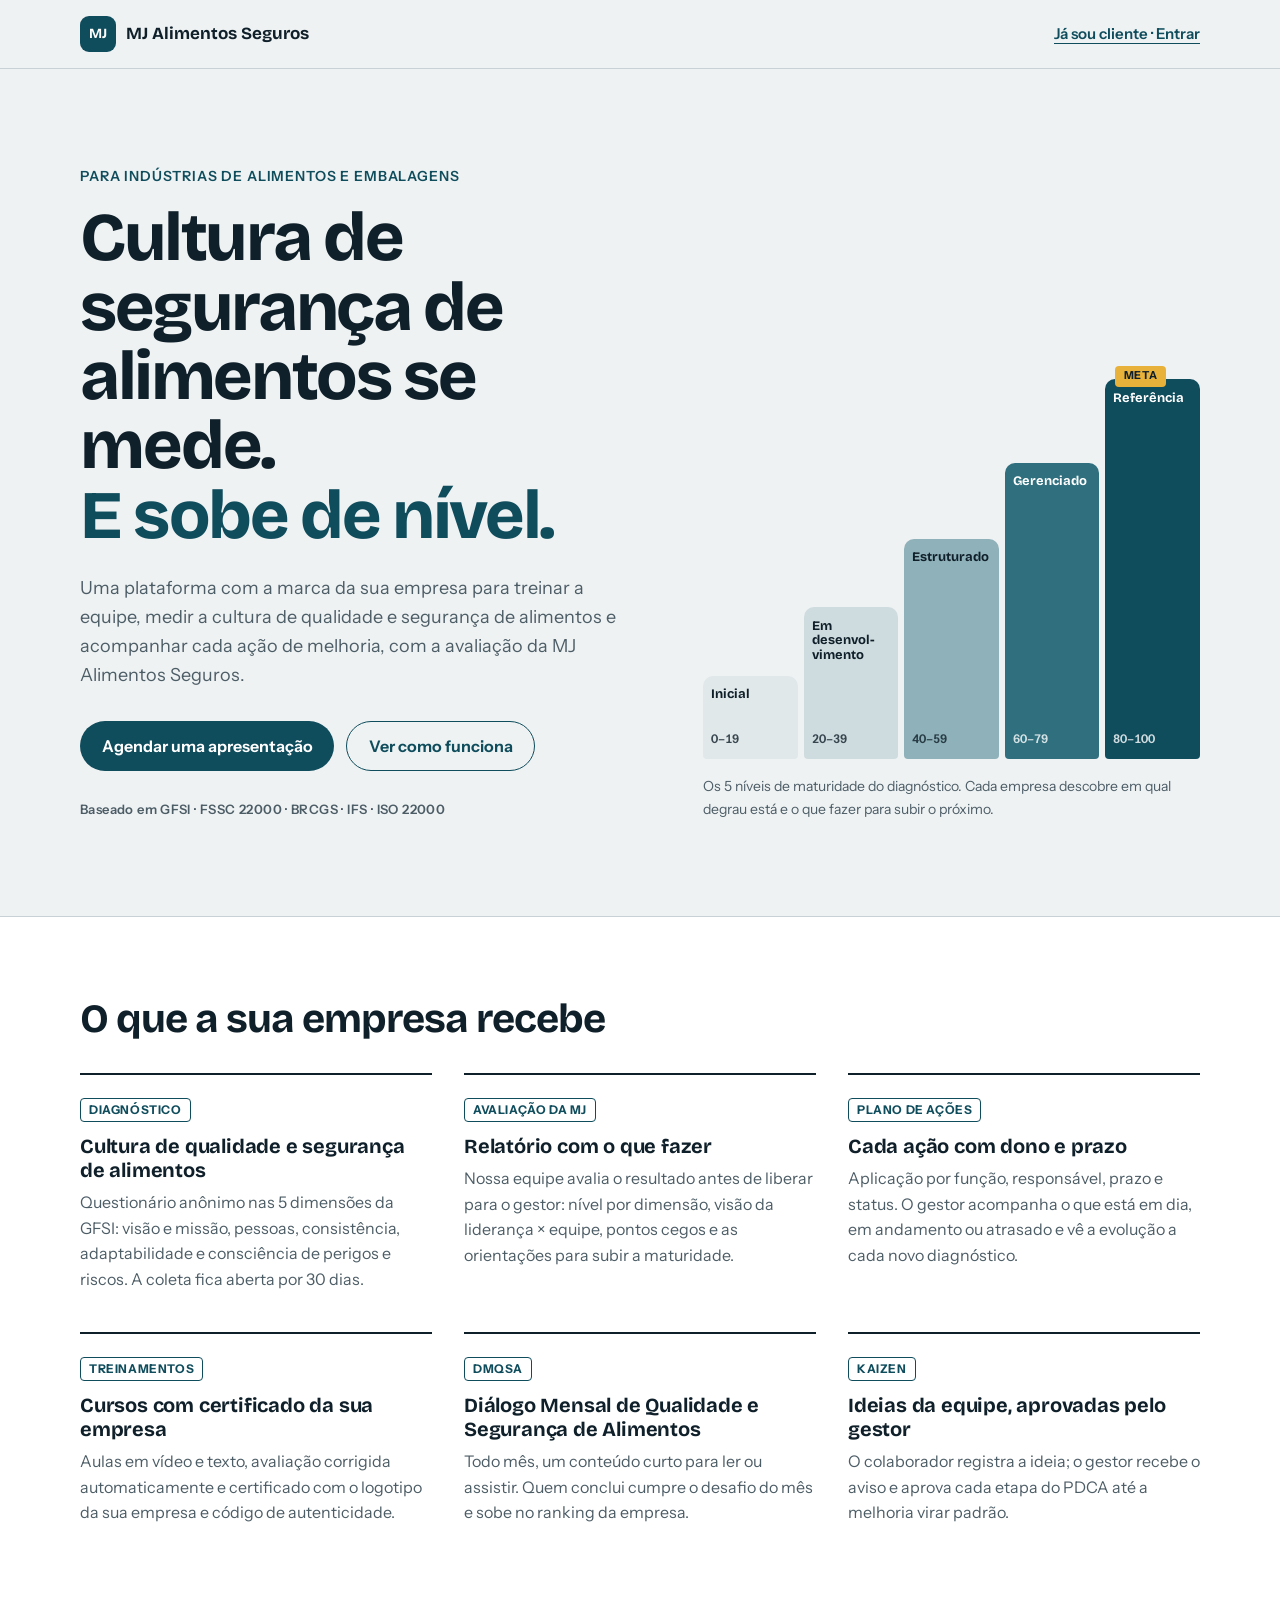
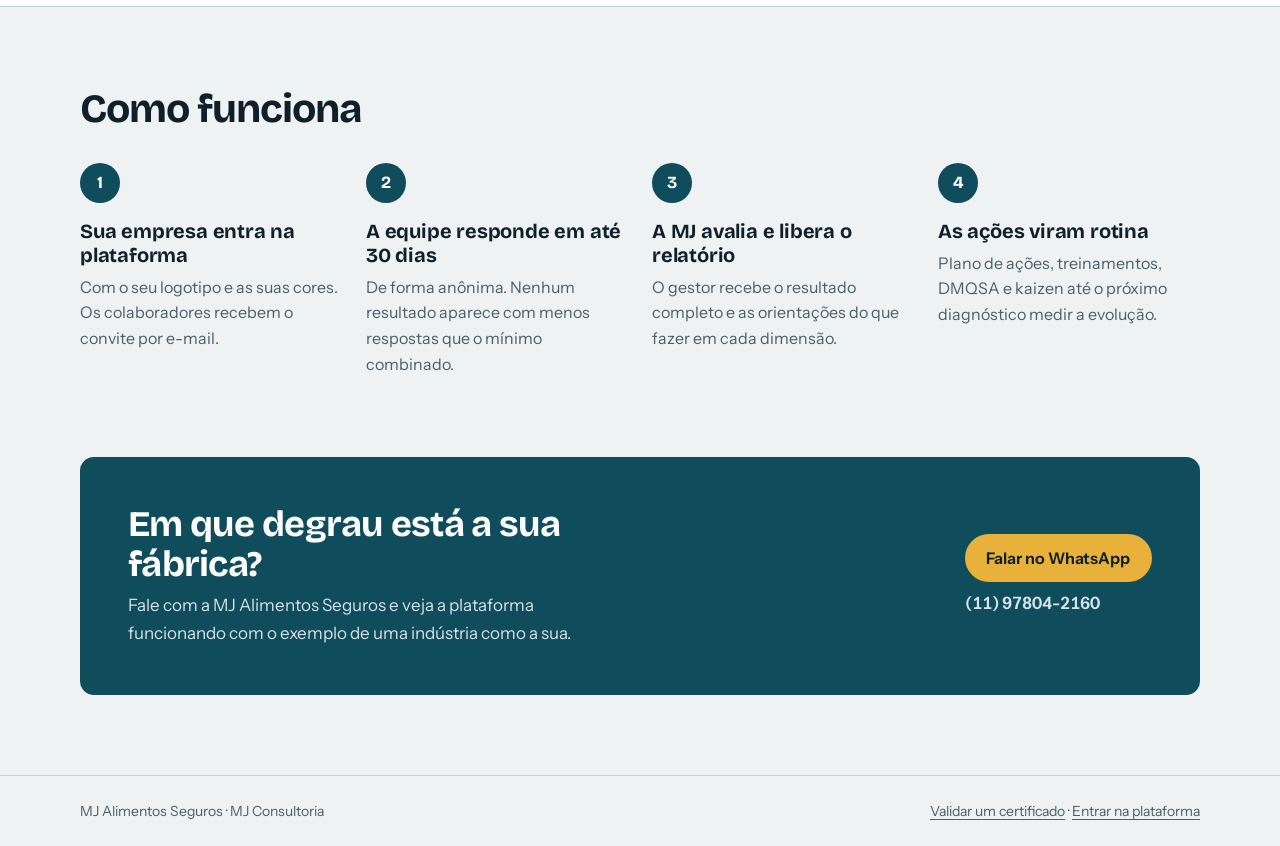
==== web/divulgacao.html @ 827960d6 "Add files via upload" ====
<!DOCTYPE html>
<html lang="pt-BR">
<head>
    <meta charset="utf-8">
    <meta name="viewport" content="width=device-width, initial-scale=1">
    <meta http-equiv="Content-Security-Policy" content="default-src 'self'; style-src 'self'; img-src 'self' data:; font-src 'self'; script-src 'none'; base-uri 'self'; form-action 'none'; object-src 'none'">
    <meta name="referrer" content="strict-origin-when-cross-origin">
    <meta name="color-scheme" content="light">
    <meta name="theme-color" content="#0f4c5c">
    <meta name="description" content="Treinamentos, diagnóstico de cultura de qualidade e segurança de alimentos, plano de ações e kaizen para indústrias de alimentos e embalagens. MJ Alimentos Seguros.">
    <title>MJ Alimentos Seguros · Cultura de qualidade e segurança de alimentos</title>
    <link rel="icon" href="img/icone.svg" type="image/svg+xml">
    <link rel="preload" href="fonts/bricolage-grotesque-latin-wght-normal.woff2" as="font" type="font/woff2" crossorigin>
    <link rel="preload" href="fonts/instrument-sans-latin-wght-normal.woff2" as="font" type="font/woff2" crossorigin>
    <link rel="stylesheet" href="css/divulgacao.css">
</head>
<body>
    <!--
        Página de divulgação para novos clientes (link para mandar por e-mail).
        Para mudar o contato, troque o número em todos os links wa.me (DDI 55 + DDD + número).
        O modelo de e-mail que aponta para esta página está em email-divulgacao.html.
    -->
    <a class="pular" href="#conteudo">Pular para o conteúdo</a>

    <header class="topo">
        <div class="largura topo-linha">
            <a class="marca" href="divulgacao.html" aria-label="MJ Alimentos Seguros, início">
                <span class="marca-selo" aria-hidden="true">MJ</span>
                <span class="marca-nome">MJ Alimentos Seguros</span>
            </a>
            <a class="topo-entrar" href="./#/login">Já sou cliente · Entrar</a>
        </div>
    </header>

    <main id="conteudo">
        <section class="abertura">
            <div class="largura abertura-grade">
                <div class="abertura-texto">
                    <p class="sobretitulo">Para indústrias de alimentos e embalagens</p>
                    <h1 class="manchete">Cultura de segurança de alimentos se mede. <em>E sobe de nível.</em></h1>
                    <p class="abertura-apoio">Uma plataforma com a marca da sua empresa para treinar a equipe, medir a cultura de qualidade e segurança de alimentos e acompanhar cada ação de melhoria, com a avaliação da MJ Alimentos Seguros.</p>
                    <div class="abertura-acoes">
                        <a class="botao botao--primario" href="https://wa.me/5511978042160?text=Ol%C3%A1!%20Quero%20conhecer%20a%20plataforma%20da%20MJ%20Alimentos%20Seguros." rel="noopener" target="_blank">Agendar uma apresentação</a>
                        <a class="botao botao--linha" href="#como-funciona">Ver como funciona</a>
                    </div>
                    <p class="abertura-normas">Baseado em GFSI · FSSC 22000 · BRCGS · IFS · ISO 22000</p>
                </div>

                <figure class="escada" aria-labelledby="escada-legenda">
                    <ol class="escada-degraus" role="list">
                        <li class="degrau degrau--1"><span class="degrau-nome">Inicial</span><span class="degrau-faixa">0–19</span></li>
                        <li class="degrau degrau--2"><span class="degrau-nome">Em desenvol&shy;vimento</span><span class="degrau-faixa">20–39</span></li>
                        <li class="degrau degrau--3"><span class="degrau-nome">Estru&shy;turado</span><span class="degrau-faixa">40–59</span></li>
                        <li class="degrau degrau--4"><span class="degrau-nome">Geren&shy;ciado</span><span class="degrau-faixa">60–79</span></li>
                        <li class="degrau degrau--5"><span class="degrau-nome">Refe&shy;rência</span><span class="degrau-faixa">80–100</span></li>
                    </ol>
                    <figcaption id="escada-legenda" class="escada-legenda">Os 5 níveis de maturidade do diagnóstico. Cada empresa descobre em qual degrau está e o que fazer para subir o próximo.</figcaption>
                </figure>
            </div>
        </section>

        <section class="recursos" aria-labelledby="recursos-titulo">
            <div class="largura">
                <h2 id="recursos-titulo" class="secao-titulo">O que a sua empresa recebe</h2>
                <div class="recursos-grade">
                    <article class="recurso">
                        <p class="etiqueta">Diagnóstico</p>
                        <h3>Cultura de qualidade e segurança de alimentos</h3>
                        <p>Questionário anônimo nas 5 dimensões da GFSI: visão e missão, pessoas, consistência, adaptabilidade e consciência de perigos e riscos. A coleta fica aberta por 30 dias.</p>
                    </article>
                    <article class="recurso">
                        <p class="etiqueta">Avaliação da MJ</p>
                        <h3>Relatório com o que fazer</h3>
                        <p>Nossa equipe avalia o resultado antes de liberar para o gestor: nível por dimensão, visão da liderança × equipe, pontos cegos e as orientações para subir a maturidade.</p>
                    </article>
                    <article class="recurso">
                        <p class="etiqueta">Plano de ações</p>
                        <h3>Cada ação com dono e prazo</h3>
                        <p>Aplicação por função, responsável, prazo e status. O gestor acompanha o que está em dia, em andamento ou atrasado e vê a evolução a cada novo diagnóstico.</p>
                    </article>
                    <article class="recurso">
                        <p class="etiqueta">Treinamentos</p>
                        <h3>Cursos com certificado da sua empresa</h3>
                        <p>Aulas em vídeo e texto, avaliação corrigida automaticamente e certificado com o logotipo da sua empresa e código de autenticidade.</p>
                    </article>
                    <article class="recurso">
                        <p class="etiqueta">DMQSA</p>
                        <h3>Diálogo Mensal de Qualidade e Segurança de Alimentos</h3>
                        <p>Todo mês, um conteúdo curto para ler ou assistir. Quem conclui cumpre o desafio do mês e sobe no ranking da empresa.</p>
                    </article>
                    <article class="recurso">
                        <p class="etiqueta">Kaizen</p>
                        <h3>Ideias da equipe, aprovadas pelo gestor</h3>
                        <p>O colaborador registra a ideia; o gestor recebe o aviso e aprova cada etapa do PDCA até a melhoria virar padrão.</p>
                    </article>
                </div>
            </div>
        </section>

        <section class="processo" id="como-funciona" aria-labelledby="processo-titulo">
            <div class="largura">
                <h2 id="processo-titulo" class="secao-titulo">Como funciona</h2>
                <ol class="passos" role="list">
                    <li class="passo">
                        <span class="passo-n" aria-hidden="true">1</span>
                        <h3>Sua empresa entra na plataforma</h3>
                        <p>Com o seu logotipo e as suas cores. Os colaboradores recebem o convite por e-mail.</p>
                    </li>
                    <li class="passo">
                        <span class="passo-n" aria-hidden="true">2</span>
                        <h3>A equipe responde em até 30 dias</h3>
                        <p>De forma anônima. Nenhum resultado aparece com menos respostas que o mínimo combinado.</p>
                    </li>
                    <li class="passo">
                        <span class="passo-n" aria-hidden="true">3</span>
                        <h3>A MJ avalia e libera o relatório</h3>
                        <p>O gestor recebe o resultado completo e as orientações do que fazer em cada dimensão.</p>
                    </li>
                    <li class="passo">
                        <span class="passo-n" aria-hidden="true">4</span>
                        <h3>As ações viram rotina</h3>
                        <p>Plano de ações, treinamentos, DMQSA e kaizen até o próximo diagnóstico medir a evolução.</p>
                    </li>
                </ol>
            </div>
        </section>

        <section class="chamada" aria-labelledby="chamada-titulo">
            <div class="largura chamada-caixa">
                <div>
                    <h2 id="chamada-titulo" class="chamada-titulo">Em que degrau está a sua fábrica?</h2>
                    <p>Fale com a MJ Alimentos Seguros e veja a plataforma funcionando com o exemplo de uma indústria como a sua.</p>
                </div>
                <div class="chamada-acoes">
                    <a class="botao botao--etiqueta" href="https://wa.me/5511978042160?text=Ol%C3%A1!%20Quero%20conhecer%20a%20plataforma%20da%20MJ%20Alimentos%20Seguros." rel="noopener" target="_blank">Falar no WhatsApp</a>
                    <p class="chamada-telefone">(11) 97804-2160</p>
                </div>
            </div>
        </section>
    </main>

    <footer class="rodape">
        <div class="largura rodape-linha">
            <p>MJ Alimentos Seguros · MJ Consultoria</p>
            <p><a href="./#/validar">Validar um certificado</a> · <a href="./#/login">Entrar na plataforma</a></p>
        </div>
    </footer>
</body>
</html>
---- web/css/divulgacao.css ----
/* Página de divulgação (divulgacao.html). Mesmas fontes e a cor da marca da plataforma.
   Paleta: aço inox (fundo frio), petróleo (marca), âmbar de etiqueta de inspeção (destaque). */

@font-face {
    font-family: 'Bricolage Grotesque';
    font-style: normal;
    font-display: swap;
    font-weight: 200 800;
    src: url('../fonts/bricolage-grotesque-latin-wght-normal.woff2') format('woff2-variations');
    unicode-range: U+0000-00FF, U+0131, U+0152-0153, U+02BB-02BC, U+02C6, U+02DA, U+02DC, U+0304, U+0308, U+0329, U+2000-206F, U+20AC, U+2122, U+2191, U+2193, U+2212, U+2215, U+FEFF, U+FFFD;
}

@font-face {
    font-family: 'Bricolage Grotesque';
    font-style: normal;
    font-display: swap;
    font-weight: 200 800;
    src: url('../fonts/bricolage-grotesque-latin-ext-wght-normal.woff2') format('woff2-variations');
    unicode-range: U+0100-02BA, U+02BD-02C5, U+02C7-02CC, U+02CE-02D7, U+02DD-02FF, U+0304, U+0308, U+0329, U+1D00-1DBF, U+1E00-1E9F, U+1EF2-1EFF, U+2020, U+20A0-20AB, U+20AD-20C0, U+2113, U+2C60-2C7F, U+A720-A7FF;
}

@font-face {
    font-family: 'Instrument Sans';
    font-style: normal;
    font-display: swap;
    font-weight: 400 700;
    src: url('../fonts/instrument-sans-latin-wght-normal.woff2') format('woff2-variations');
    unicode-range: U+0000-00FF, U+0131, U+0152-0153, U+02BB-02BC, U+02C6, U+02DA, U+02DC, U+0304, U+0308, U+0329, U+2000-206F, U+20AC, U+2122, U+2191, U+2193, U+2212, U+2215, U+FEFF, U+FFFD;
}

@font-face {
    font-family: 'Instrument Sans';
    font-style: normal;
    font-display: swap;
    font-weight: 400 700;
    src: url('../fonts/instrument-sans-latin-ext-wght-normal.woff2') format('woff2-variations');
    unicode-range: U+0100-02BA, U+02BD-02C5, U+02C7-02CC, U+02CE-02D7, U+02DD-02FF, U+0304, U+0308, U+0329, U+1D00-1DBF, U+1E00-1E9F, U+1EF2-1EFF, U+2020, U+20A0-20AB, U+20AD-20C0, U+2113, U+2C60-2C7F, U+A720-A7FF;
}

:root {
    --aco: #eef2f3;
    --aco-2: #e1e8ea;
    --tinta: #10202a;
    --tinta-suave: #4d5d66;
    --petroleo: #0f4c5c;
    --petroleo-escuro: #0a3540;
    --etiqueta: #e8b23a;
    --linha: #c8d1d6;
    --branco: #ffffff;
    --display: 'Bricolage Grotesque', 'Segoe UI', system-ui, sans-serif;
    --texto: 'Instrument Sans', 'Segoe UI', system-ui, sans-serif;
    --raio: 14px;
}

*,
*::before,
*::after {
    box-sizing: border-box;
}

body {
    margin: 0;
    background: var(--aco);
    color: var(--tinta);
    font-family: var(--texto);
    font-size: 1.0625rem;
    line-height: 1.6;
    -webkit-font-smoothing: antialiased;
}

h1,
h2,
h3,
p,
ol {
    margin: 0;
}

ol {
    padding: 0;
    list-style: none;
}

a {
    color: inherit;
}

:focus-visible {
    outline: 3px solid var(--etiqueta);
    outline-offset: 3px;
    border-radius: 4px;
}

.largura {
    width: min(1120px, 100% - 2rem);
    margin-inline: auto;
}

.pular {
    position: absolute;
    left: 1rem;
    top: -4rem;
    padding: 0.6rem 1rem;
    background: var(--tinta);
    color: var(--branco);
    border-radius: 8px;
    z-index: 10;
}

.pular:focus {
    top: 1rem;
}

/* ------------------------------------------------------------------ topo -- */

.topo {
    border-bottom: 1px solid var(--linha);
    background: var(--aco);
}

.topo-linha {
    display: flex;
    align-items: center;
    justify-content: space-between;
    gap: 1rem;
    min-height: 4.25rem;
}

.marca {
    display: inline-flex;
    align-items: center;
    gap: 0.6rem;
    text-decoration: none;
    font-family: var(--display);
    font-weight: 700;
}

.marca-selo {
    display: grid;
    place-items: center;
    width: 2.25rem;
    height: 2.25rem;
    border-radius: 9px;
    background: var(--petroleo);
    color: var(--branco);
    font-size: 0.875rem;
    letter-spacing: 0.02em;
}

.topo-entrar {
    font-weight: 600;
    font-size: 0.9375rem;
    color: var(--petroleo);
    text-underline-offset: 4px;
}

/* -------------------------------------------------------------- abertura -- */

.abertura {
    padding-block: clamp(3rem, 8vw, 6rem);
}

.abertura-grade {
    display: grid;
    grid-template-columns: minmax(0, 1.1fr) minmax(0, 1fr);
    gap: clamp(2rem, 6vw, 5rem);
    align-items: end;
}

.sobretitulo {
    margin-bottom: 1rem;
    color: var(--petroleo);
    font-size: 0.875rem;
    font-weight: 600;
    letter-spacing: 0.06em;
    text-transform: uppercase;
}

.manchete {
    font-family: var(--display);
    font-size: clamp(2.4rem, 5.4vw, 4.25rem);
    font-weight: 750;
    line-height: 1.02;
    letter-spacing: -0.035em;
    font-variation-settings: 'wdth' 85;
}

.manchete em {
    display: block;
    font-style: normal;
    color: var(--petroleo);
}

.abertura-apoio {
    max-width: 52ch;
    margin-top: 1.5rem;
    color: var(--tinta-suave);
    font-size: 1.125rem;
}

.abertura-acoes {
    display: flex;
    flex-wrap: wrap;
    gap: 0.75rem;
    margin-top: 2rem;
}

.abertura-normas {
    margin-top: 1.75rem;
    color: var(--tinta-suave);
    font-size: 0.8125rem;
    font-weight: 600;
    letter-spacing: 0.03em;
}

.botao {
    display: inline-flex;
    align-items: center;
    justify-content: center;
    min-height: 3rem;
    padding: 0.7rem 1.35rem;
    border-radius: 999px;
    font-weight: 650;
    font-size: 1rem;
    text-decoration: none;
    transition: background-color 0.15s, color 0.15s, border-color 0.15s;
}

.botao--primario {
    background: var(--petroleo);
    color: var(--branco);
}

.botao--primario:hover {
    background: var(--petroleo-escuro);
}

.botao--linha {
    border: 1.5px solid var(--petroleo);
    color: var(--petroleo);
}

.botao--linha:hover {
    background: var(--aco-2);
}

.botao--etiqueta {
    background: var(--etiqueta);
    color: var(--tinta);
}

.botao--etiqueta:hover {
    background: #f2c35a;
}

/* Assinatura: a escada de maturidade, os 5 níveis reais do diagnóstico. */
.escada {
    margin: 0;
}

.escada-degraus {
    display: grid;
    grid-template-columns: repeat(5, minmax(0, 1fr));
    align-items: end;
    gap: 6px;
    height: clamp(260px, 34vw, 380px);
}

.degrau {
    position: relative;
    display: flex;
    flex-direction: column;
    justify-content: space-between;
    padding: 0.7rem 0.5rem;
    border-radius: 10px 10px 4px 4px;
    background: var(--aco-2);
    color: var(--tinta);
    transform-origin: bottom;
    animation: subir 0.7s cubic-bezier(0.2, 0.7, 0.2, 1) backwards;
}

.degrau--1 { height: 22%; animation-delay: 0.05s; }
.degrau--2 { height: 40%; animation-delay: 0.12s; background: #cfdcdf; }
.degrau--3 { height: 58%; animation-delay: 0.19s; background: #8fb1b9; }
.degrau--4 { height: 78%; animation-delay: 0.26s; background: #2f6f7e; color: var(--branco); }
.degrau--5 { height: 100%; animation-delay: 0.33s; background: var(--petroleo); color: var(--branco); }

/* O topo da escada leva a etiqueta âmbar, como o selo de lote liberado. */
.degrau--5::before {
    content: 'Meta';
    position: absolute;
    top: -0.85rem;
    left: 0.6rem;
    padding: 0.1rem 0.55rem;
    border-radius: 4px;
    background: var(--etiqueta);
    color: var(--tinta);
    font-size: 0.6875rem;
    font-weight: 700;
    letter-spacing: 0.06em;
    text-transform: uppercase;
}

.degrau-nome {
    font-family: var(--display);
    font-size: 0.8125rem;
    font-weight: 700;
    line-height: 1.15;
    hyphens: manual; /* quebras marcadas com &shy; no HTML */
}

.degrau-faixa {
    font-size: 0.75rem;
    font-weight: 600;
    font-variant-numeric: tabular-nums;
    opacity: 0.8;
}

.escada-legenda {
    margin-top: 1rem;
    color: var(--tinta-suave);
    font-size: 0.875rem;
}

/* Só cresce a partir da base: sem começar invisível (impressão e prévias mostram a escada inteira). */
@keyframes subir {
    from {
        transform: scaleY(0.6);
    }
}

/* -------------------------------------------------------------- recursos -- */

.recursos {
    padding-block: clamp(3rem, 7vw, 5rem);
    background: var(--branco);
    border-block: 1px solid var(--linha);
}

.secao-titulo {
    margin-bottom: 2rem;
    font-family: var(--display);
    font-size: clamp(1.75rem, 3.4vw, 2.5rem);
    font-weight: 720;
    letter-spacing: -0.025em;
    line-height: 1.1;
}

.recursos-grade {
    display: grid;
    grid-template-columns: repeat(3, minmax(0, 1fr));
    gap: 2.5rem 2rem;
}

.recurso {
    padding-top: 1.25rem;
    border-top: 2px solid var(--tinta);
}

.etiqueta {
    display: inline-block;
    margin-bottom: 0.75rem;
    padding: 0.1rem 0.5rem;
    border: 1.5px solid var(--petroleo);
    border-radius: 4px;
    color: var(--petroleo);
    font-size: 0.75rem;
    font-weight: 700;
    letter-spacing: 0.05em;
    text-transform: uppercase;
}

.recurso h3,
.passo h3 {
    margin-bottom: 0.5rem;
    font-family: var(--display);
    font-size: 1.25rem;
    font-weight: 700;
    line-height: 1.2;
    letter-spacing: -0.01em;
}

.recurso p:last-child,
.passo p {
    color: var(--tinta-suave);
    font-size: 1rem;
}

/* -------------------------------------------------------------- processo -- */

.processo {
    padding-block: clamp(3rem, 7vw, 5rem);
}

.passos {
    display: grid;
    grid-template-columns: repeat(4, minmax(0, 1fr));
    gap: 1.5rem;
}

.passo-n {
    display: grid;
    place-items: center;
    width: 2.5rem;
    height: 2.5rem;
    margin-bottom: 1rem;
    border-radius: 50%;
    background: var(--petroleo);
    color: var(--branco);
    font-family: var(--display);
    font-weight: 700;
}

/* --------------------------------------------------------------- chamada -- */

.chamada {
    padding-bottom: clamp(3rem, 7vw, 5rem);
}

.chamada-caixa {
    display: flex;
    flex-wrap: wrap;
    align-items: center;
    justify-content: space-between;
    gap: 1.5rem 3rem;
    padding: clamp(1.75rem, 5vw, 3rem);
    border-radius: var(--raio);
    background: var(--petroleo);
    color: var(--branco);
}

.chamada-caixa > div:first-child {
    max-width: 46ch;
}

.chamada-titulo {
    margin-bottom: 0.5rem;
    font-family: var(--display);
    font-size: clamp(1.6rem, 3.2vw, 2.25rem);
    font-weight: 720;
    letter-spacing: -0.02em;
    line-height: 1.1;
}

.chamada-caixa p {
    color: #d5e4e8;
}

.chamada-acoes {
    display: grid;
    justify-items: start;
    gap: 0.5rem;
}

.chamada-telefone {
    font-variant-numeric: tabular-nums;
    font-weight: 600;
}

/* ---------------------------------------------------------------- rodapé -- */

.rodape {
    border-top: 1px solid var(--linha);
    padding-block: 1.5rem;
    color: var(--tinta-suave);
    font-size: 0.875rem;
}

.rodape-linha {
    display: flex;
    flex-wrap: wrap;
    justify-content: space-between;
    gap: 0.5rem 1.5rem;
}

.rodape a {
    text-underline-offset: 3px;
}

/* ------------------------------------------------------------- responsivo -- */

@media (max-width: 900px) {
    .abertura-grade {
        grid-template-columns: 1fr;
    }

    .recursos-grade {
        grid-template-columns: repeat(2, minmax(0, 1fr));
    }

    .passos {
        grid-template-columns: repeat(2, minmax(0, 1fr));
    }
}

@media (max-width: 560px) {
    .recursos-grade,
    .passos {
        grid-template-columns: 1fr;
    }

    .escada-degraus {
        height: 240px;
        gap: 4px;
    }

    .degrau {
        padding: 0.5rem 0.35rem;
    }

    .degrau-nome {
        font-size: 0.6875rem;
    }

    .topo-entrar {
        font-size: 0.875rem;
    }
}

@media (prefers-reduced-motion: reduce) {
    .degrau {
        animation: none;
    }

    .botao {
        transition: none;
    }
}
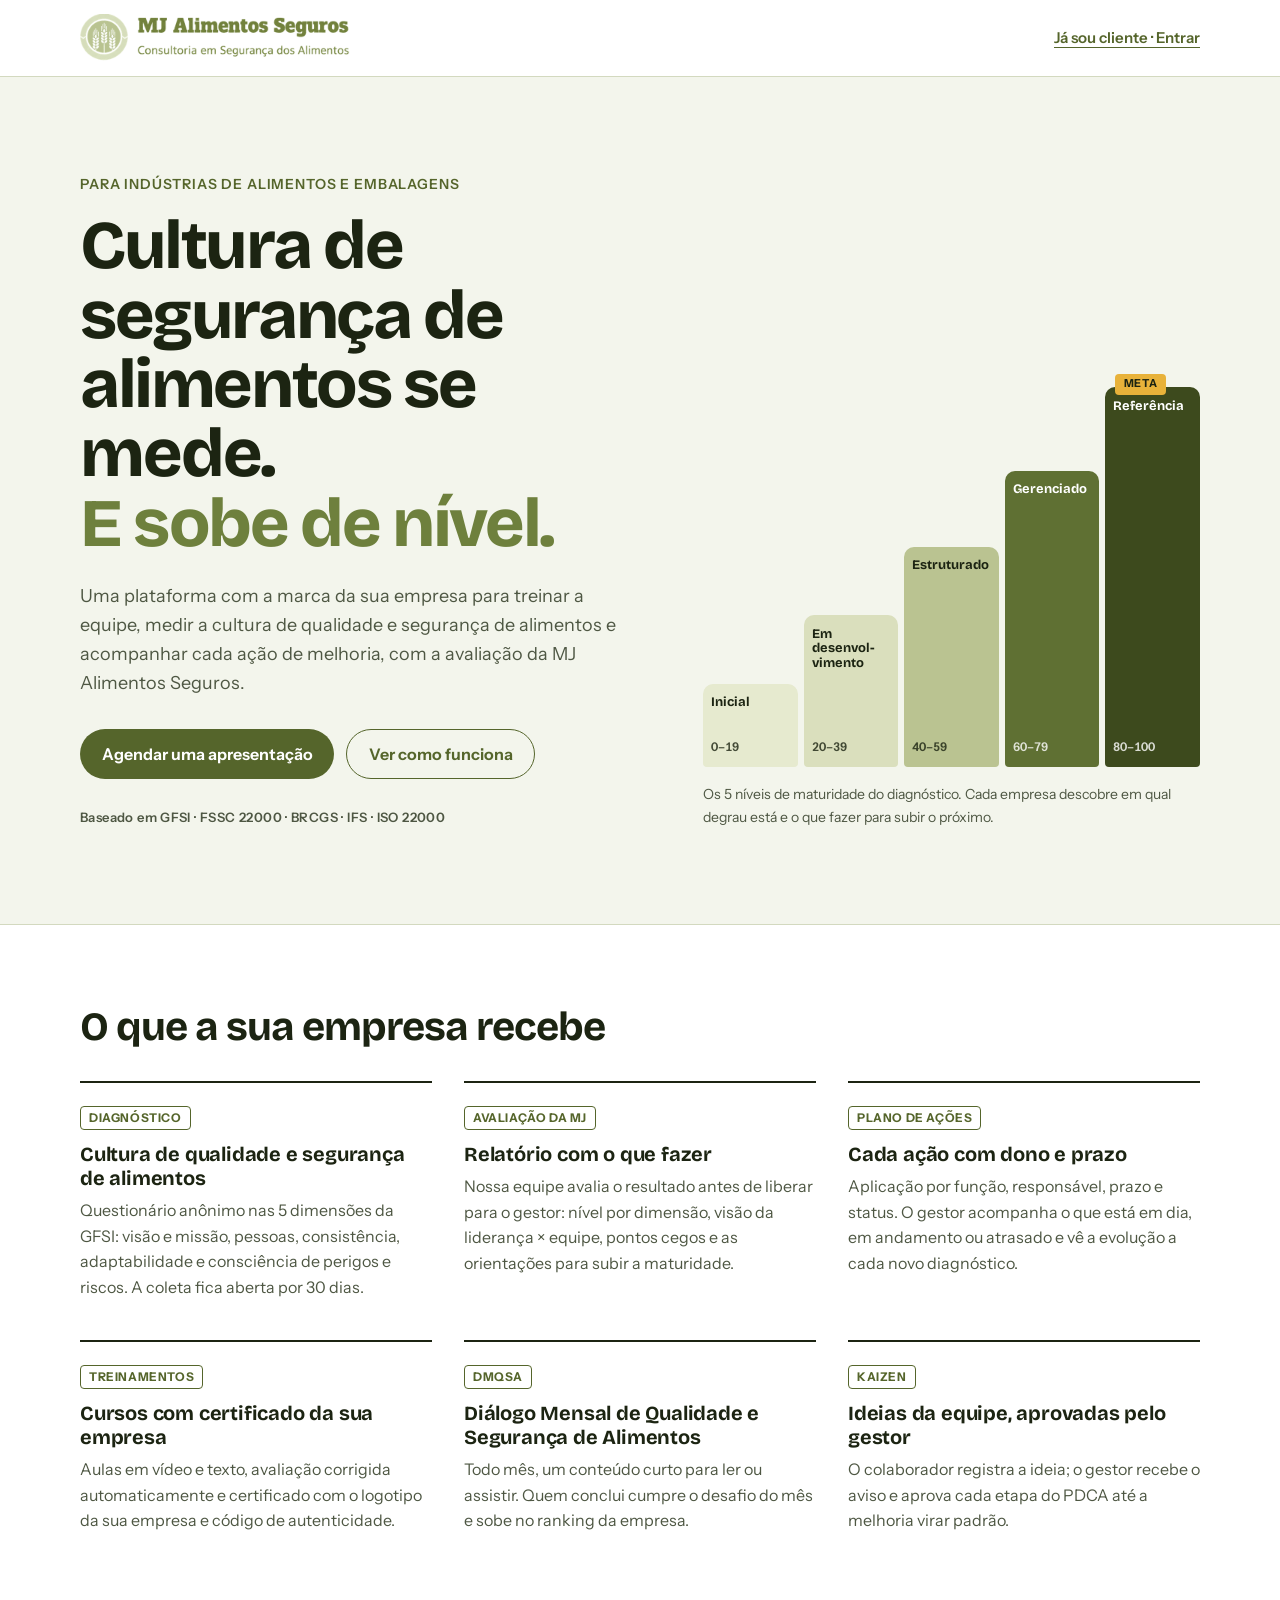
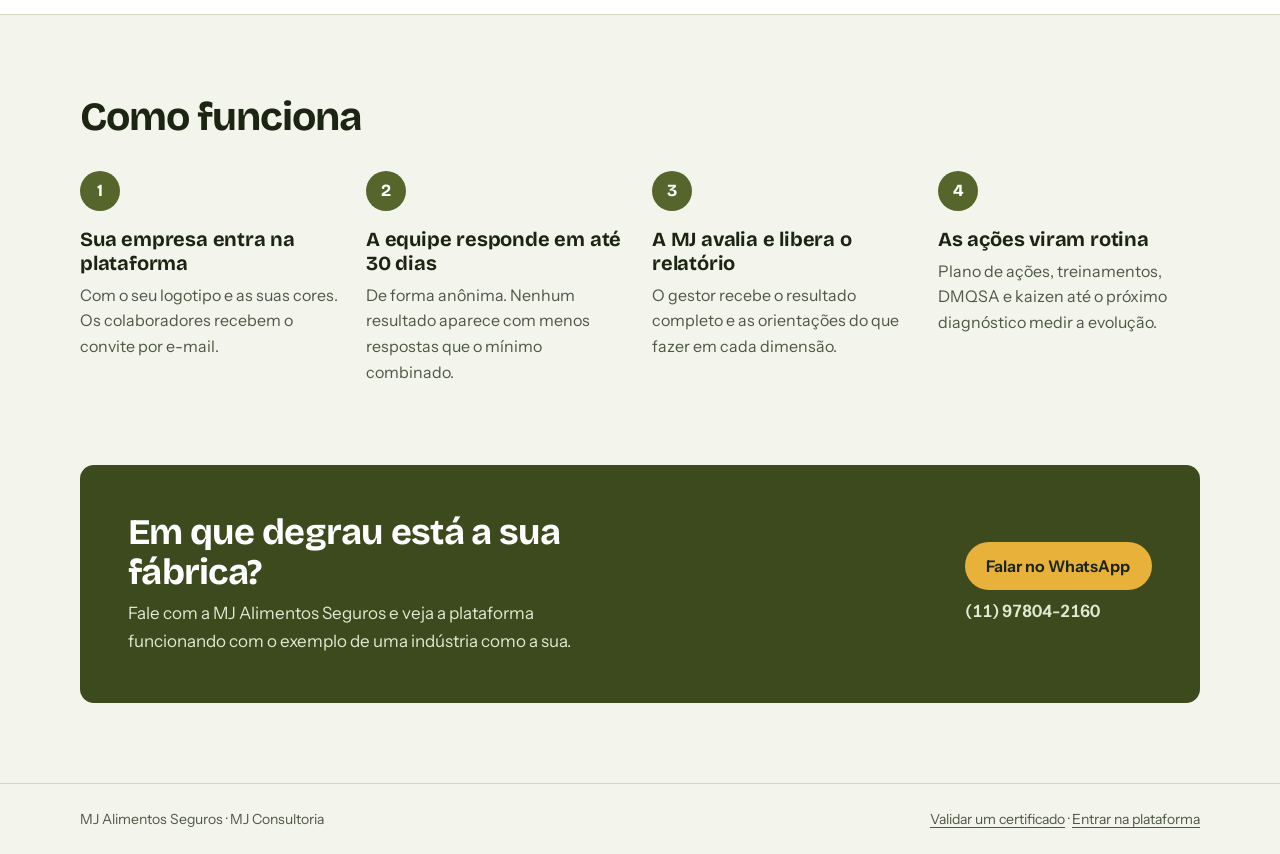
==== commit a48471b1: "Add files via upload" ====
--- a/web/divulgacao.html
+++ b/web/divulgacao.html
@@ -6,10 +6,10 @@
     <meta http-equiv="Content-Security-Policy" content="default-src 'self'; style-src 'self'; img-src 'self' data:; font-src 'self'; script-src 'none'; base-uri 'self'; form-action 'none'; object-src 'none'">
     <meta name="referrer" content="strict-origin-when-cross-origin">
     <meta name="color-scheme" content="light">
-    <meta name="theme-color" content="#0f4c5c">
+    <meta name="theme-color" content="#3d4a1d">
     <meta name="description" content="Treinamentos, diagnóstico de cultura de qualidade e segurança de alimentos, plano de ações e kaizen para indústrias de alimentos e embalagens. MJ Alimentos Seguros.">
     <title>MJ Alimentos Seguros · Cultura de qualidade e segurança de alimentos</title>
-    <link rel="icon" href="img/icone.svg" type="image/svg+xml">
+    <link rel="icon" href="img/mj-emblema.png" type="image/png">
     <link rel="preload" href="fonts/bricolage-grotesque-latin-wght-normal.woff2" as="font" type="font/woff2" crossorigin>
     <link rel="preload" href="fonts/instrument-sans-latin-wght-normal.woff2" as="font" type="font/woff2" crossorigin>
     <link rel="stylesheet" href="css/divulgacao.css">
@@ -24,9 +24,8 @@
 
     <header class="topo">
         <div class="largura topo-linha">
-            <a class="marca" href="divulgacao.html" aria-label="MJ Alimentos Seguros, início">
-                <span class="marca-selo" aria-hidden="true">MJ</span>
-                <span class="marca-nome">MJ Alimentos Seguros</span>
+            <a class="marca" href="divulgacao.html">
+                <img class="marca-logo" src="img/mj-alimentos-seguros-horizontal.png" width="720" height="128" alt="MJ Alimentos Seguros · Consultoria em Segurança dos Alimentos">
             </a>
             <a class="topo-entrar" href="./#/login">Já sou cliente · Entrar</a>
         </div>
--- a/web/css/divulgacao.css
+++ b/web/css/divulgacao.css
@@ -38,14 +38,19 @@
 }
 
 :root {
-    --aco: #eef2f3;
-    --aco-2: #e1e8ea;
-    --tinta: #10202a;
-    --tinta-suave: #4d5d66;
-    --petroleo: #0f4c5c;
-    --petroleo-escuro: #0a3540;
+    /* Cores do logo da MJ Alimentos Seguros. --oliva-marca (#6e803d) só em títulos grandes:
+       em texto pequeno sobre branco ele fica abaixo de 4,5:1; botões e links usam --oliva. */
+    --fundo: #f3f5ec;
+    --fundo-2: #e6eacf;
+    --tinta: #1c2412;
+    --tinta-suave: #4e5743;
+    --oliva-marca: #6e803d;
+    --oliva: #55652b;
+    --oliva-escuro: #3d4a1d;
+    --salvia: #bac391;
+    --salvia-clara: #dadfbd;
     --etiqueta: #e8b23a;
-    --linha: #c8d1d6;
+    --linha: #d3d9bf;
     --branco: #ffffff;
     --display: 'Bricolage Grotesque', 'Segoe UI', system-ui, sans-serif;
     --texto: 'Instrument Sans', 'Segoe UI', system-ui, sans-serif;
@@ -60,7 +65,7 @@
 
 body {
     margin: 0;
-    background: var(--aco);
+    background: var(--fundo);
     color: var(--tinta);
     font-family: var(--texto);
     font-size: 1.0625rem;
@@ -115,7 +120,7 @@
 
 .topo {
     border-bottom: 1px solid var(--linha);
-    background: var(--aco);
+    background: var(--branco);
 }
 
 .topo-linha {
@@ -123,34 +128,25 @@
     align-items: center;
     justify-content: space-between;
     gap: 1rem;
-    min-height: 4.25rem;
+    min-height: 4.75rem;
 }
 
 .marca {
     display: inline-flex;
     align-items: center;
-    gap: 0.6rem;
     text-decoration: none;
-    font-family: var(--display);
-    font-weight: 700;
-}
-
-.marca-selo {
-    display: grid;
-    place-items: center;
-    width: 2.25rem;
-    height: 2.25rem;
-    border-radius: 9px;
-    background: var(--petroleo);
-    color: var(--branco);
-    font-size: 0.875rem;
-    letter-spacing: 0.02em;
+}
+
+.marca-logo {
+    display: block;
+    width: auto;
+    height: 3rem;
 }
 
 .topo-entrar {
     font-weight: 600;
     font-size: 0.9375rem;
-    color: var(--petroleo);
+    color: var(--oliva);
     text-underline-offset: 4px;
 }
 
@@ -169,7 +165,7 @@
 
 .sobretitulo {
     margin-bottom: 1rem;
-    color: var(--petroleo);
+    color: var(--oliva);
     font-size: 0.875rem;
     font-weight: 600;
     letter-spacing: 0.06em;
@@ -188,7 +184,7 @@
 .manchete em {
     display: block;
     font-style: normal;
-    color: var(--petroleo);
+    color: var(--oliva-marca);
 }
 
 .abertura-apoio {
@@ -227,21 +223,21 @@
 }
 
 .botao--primario {
-    background: var(--petroleo);
+    background: var(--oliva);
     color: var(--branco);
 }
 
 .botao--primario:hover {
-    background: var(--petroleo-escuro);
+    background: var(--oliva-escuro);
 }
 
 .botao--linha {
-    border: 1.5px solid var(--petroleo);
-    color: var(--petroleo);
+    border: 1.5px solid var(--oliva);
+    color: var(--oliva);
 }
 
 .botao--linha:hover {
-    background: var(--aco-2);
+    background: var(--fundo-2);
 }
 
 .botao--etiqueta {
@@ -273,17 +269,17 @@
     justify-content: space-between;
     padding: 0.7rem 0.5rem;
     border-radius: 10px 10px 4px 4px;
-    background: var(--aco-2);
+    background: var(--fundo-2);
     color: var(--tinta);
     transform-origin: bottom;
     animation: subir 0.7s cubic-bezier(0.2, 0.7, 0.2, 1) backwards;
 }
 
-.degrau--1 { height: 22%; animation-delay: 0.05s; }
-.degrau--2 { height: 40%; animation-delay: 0.12s; background: #cfdcdf; }
-.degrau--3 { height: 58%; animation-delay: 0.19s; background: #8fb1b9; }
-.degrau--4 { height: 78%; animation-delay: 0.26s; background: #2f6f7e; color: var(--branco); }
-.degrau--5 { height: 100%; animation-delay: 0.33s; background: var(--petroleo); color: var(--branco); }
+.degrau--1 { height: 22%; animation-delay: 0.05s; background: var(--fundo-2); }
+.degrau--2 { height: 40%; animation-delay: 0.12s; background: var(--salvia-clara); }
+.degrau--3 { height: 58%; animation-delay: 0.19s; background: var(--salvia); }
+.degrau--4 { height: 78%; animation-delay: 0.26s; background: #5f7033; color: var(--branco); }
+.degrau--5 { height: 100%; animation-delay: 0.33s; background: var(--oliva-escuro); color: var(--branco); }
 
 /* O topo da escada leva a etiqueta âmbar, como o selo de lote liberado. */
 .degrau--5::before {
@@ -361,9 +357,9 @@
     display: inline-block;
     margin-bottom: 0.75rem;
     padding: 0.1rem 0.5rem;
-    border: 1.5px solid var(--petroleo);
+    border: 1.5px solid var(--oliva);
     border-radius: 4px;
-    color: var(--petroleo);
+    color: var(--oliva);
     font-size: 0.75rem;
     font-weight: 700;
     letter-spacing: 0.05em;
@@ -405,7 +401,7 @@
     height: 2.5rem;
     margin-bottom: 1rem;
     border-radius: 50%;
-    background: var(--petroleo);
+    background: var(--oliva);
     color: var(--branco);
     font-family: var(--display);
     font-weight: 700;
@@ -425,7 +421,7 @@
     gap: 1.5rem 3rem;
     padding: clamp(1.75rem, 5vw, 3rem);
     border-radius: var(--raio);
-    background: var(--petroleo);
+    background: var(--oliva-escuro);
     color: var(--branco);
 }
 
@@ -443,7 +439,7 @@
 }
 
 .chamada-caixa p {
-    color: #d5e4e8;
+    color: #e3e8d2;
 }
 
 .chamada-acoes {
@@ -515,6 +511,10 @@
     .topo-entrar {
         font-size: 0.875rem;
     }
+
+    .marca-logo {
+        height: 2.4rem;
+    }
 }
 
 @media (prefers-reduced-motion: reduce) {
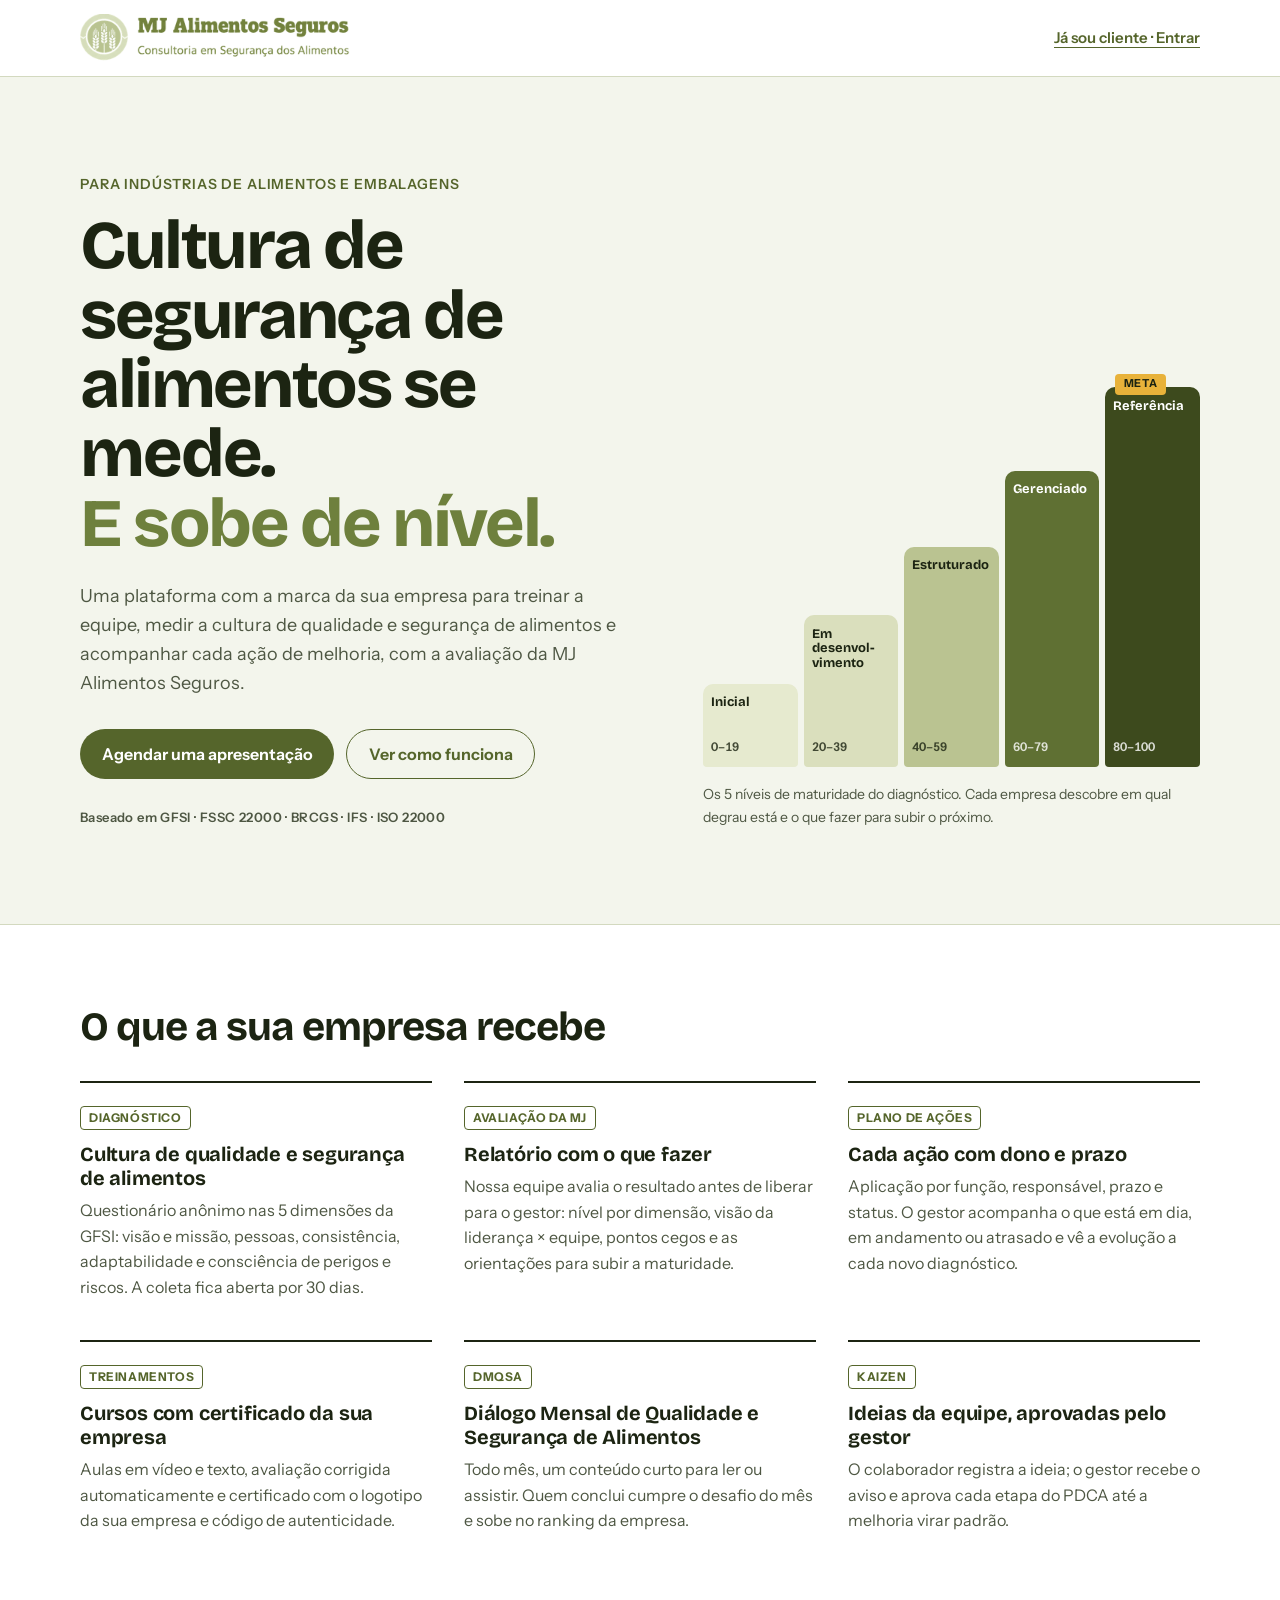
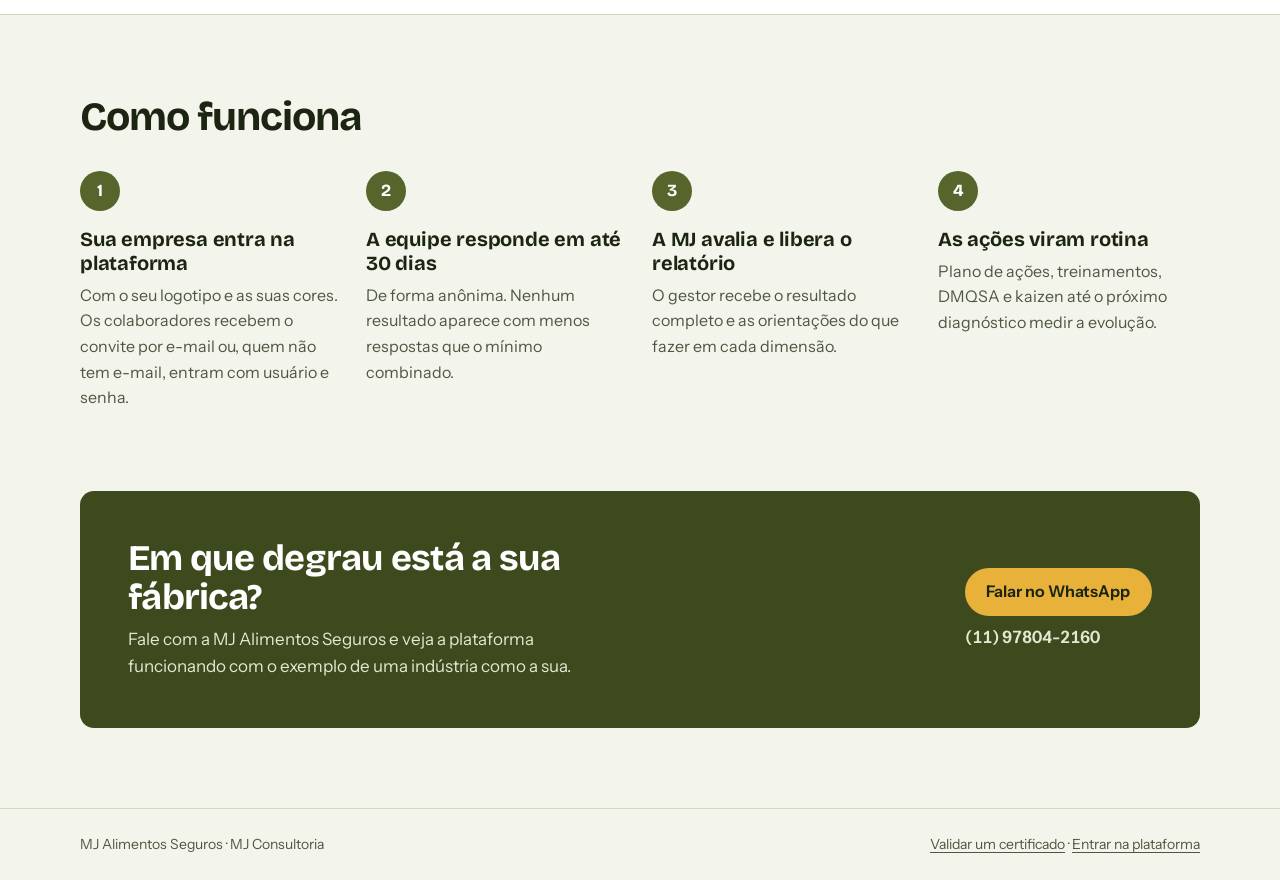
==== commit 71a52551: "Add files via upload" ====
--- a/web/divulgacao.html
+++ b/web/divulgacao.html
@@ -3,7 +3,9 @@
 <head>
     <meta charset="utf-8">
     <meta name="viewport" content="width=device-width, initial-scale=1">
-    <meta http-equiv="Content-Security-Policy" content="default-src 'self'; style-src 'self'; img-src 'self' data:; font-src 'self'; script-src 'none'; base-uri 'self'; form-action 'none'; object-src 'none'">
+    <!-- Só arquivos deste site; connect-src: o contato de WhatsApp vem da configuração no Supabase.
+         O hash libera só a recarga automática do Live Server (desenvolvimento). -->
+    <meta http-equiv="Content-Security-Policy" content="default-src 'self'; style-src 'self'; img-src 'self' data:; font-src 'self'; script-src 'self' 'sha256-vvt4KWwuNr51XfE5m+hzeNEGhiOfZzG97ccfqGsPwvE='; connect-src 'self' https://ehhksabwmdtpeyxxorwn.supabase.co; base-uri 'self'; form-action 'none'; object-src 'none'">
     <meta name="referrer" content="strict-origin-when-cross-origin">
     <meta name="color-scheme" content="light">
     <meta name="theme-color" content="#3d4a1d">
@@ -13,12 +15,13 @@
     <link rel="preload" href="fonts/bricolage-grotesque-latin-wght-normal.woff2" as="font" type="font/woff2" crossorigin>
     <link rel="preload" href="fonts/instrument-sans-latin-wght-normal.woff2" as="font" type="font/woff2" crossorigin>
     <link rel="stylesheet" href="css/divulgacao.css">
+    <script type="module" src="js/pagina-divulgacao.js"></script>
 </head>
 <body>
     <!--
-        Página de divulgação para novos clientes (link para mandar por e-mail).
-        Para mudar o contato, troque o número em todos os links wa.me (DDI 55 + DDD + número).
-        O modelo de e-mail que aponta para esta página está em email-divulgacao.html.
+        Página de divulgação para novos clientes (o link vai no e-mail de divulgação).
+        O WhatsApp é o da configuração que o administrador mantém na plataforma (menu Divulgação),
+        e o e-mail para novos clientes também sai de lá. O número escrito aqui só vale sem conexão.
     -->
     <a class="pular" href="#conteudo">Pular para o conteúdo</a>
 
@@ -39,7 +42,7 @@
                     <h1 class="manchete">Cultura de segurança de alimentos se mede. <em>E sobe de nível.</em></h1>
                     <p class="abertura-apoio">Uma plataforma com a marca da sua empresa para treinar a equipe, medir a cultura de qualidade e segurança de alimentos e acompanhar cada ação de melhoria, com a avaliação da MJ Alimentos Seguros.</p>
                     <div class="abertura-acoes">
-                        <a class="botao botao--primario" href="https://wa.me/5511978042160?text=Ol%C3%A1!%20Quero%20conhecer%20a%20plataforma%20da%20MJ%20Alimentos%20Seguros." rel="noopener" target="_blank">Agendar uma apresentação</a>
+                        <a class="botao botao--primario" data-whatsapp href="https://wa.me/5511978042160?text=Ol%C3%A1!%20Quero%20conhecer%20a%20plataforma%20da%20MJ%20Alimentos%20Seguros." rel="noopener" target="_blank">Agendar uma apresentação</a>
                         <a class="botao botao--linha" href="#como-funciona">Ver como funciona</a>
                     </div>
                     <p class="abertura-normas">Baseado em GFSI · FSSC 22000 · BRCGS · IFS · ISO 22000</p>
@@ -103,7 +106,7 @@
                     <li class="passo">
                         <span class="passo-n" aria-hidden="true">1</span>
                         <h3>Sua empresa entra na plataforma</h3>
-                        <p>Com o seu logotipo e as suas cores. Os colaboradores recebem o convite por e-mail.</p>
+                        <p>Com o seu logotipo e as suas cores. Os colaboradores recebem o convite por e-mail ou, quem não tem e-mail, entram com usuário e senha.</p>
                     </li>
                     <li class="passo">
                         <span class="passo-n" aria-hidden="true">2</span>
@@ -131,8 +134,8 @@
                     <p>Fale com a MJ Alimentos Seguros e veja a plataforma funcionando com o exemplo de uma indústria como a sua.</p>
                 </div>
                 <div class="chamada-acoes">
-                    <a class="botao botao--etiqueta" href="https://wa.me/5511978042160?text=Ol%C3%A1!%20Quero%20conhecer%20a%20plataforma%20da%20MJ%20Alimentos%20Seguros." rel="noopener" target="_blank">Falar no WhatsApp</a>
-                    <p class="chamada-telefone">(11) 97804-2160</p>
+                    <a class="botao botao--etiqueta" data-whatsapp href="https://wa.me/5511978042160?text=Ol%C3%A1!%20Quero%20conhecer%20a%20plataforma%20da%20MJ%20Alimentos%20Seguros." rel="noopener" target="_blank">Falar no WhatsApp</a>
+                    <p class="chamada-telefone" data-telefone>(11) 97804-2160</p>
                 </div>
             </div>
         </section>
